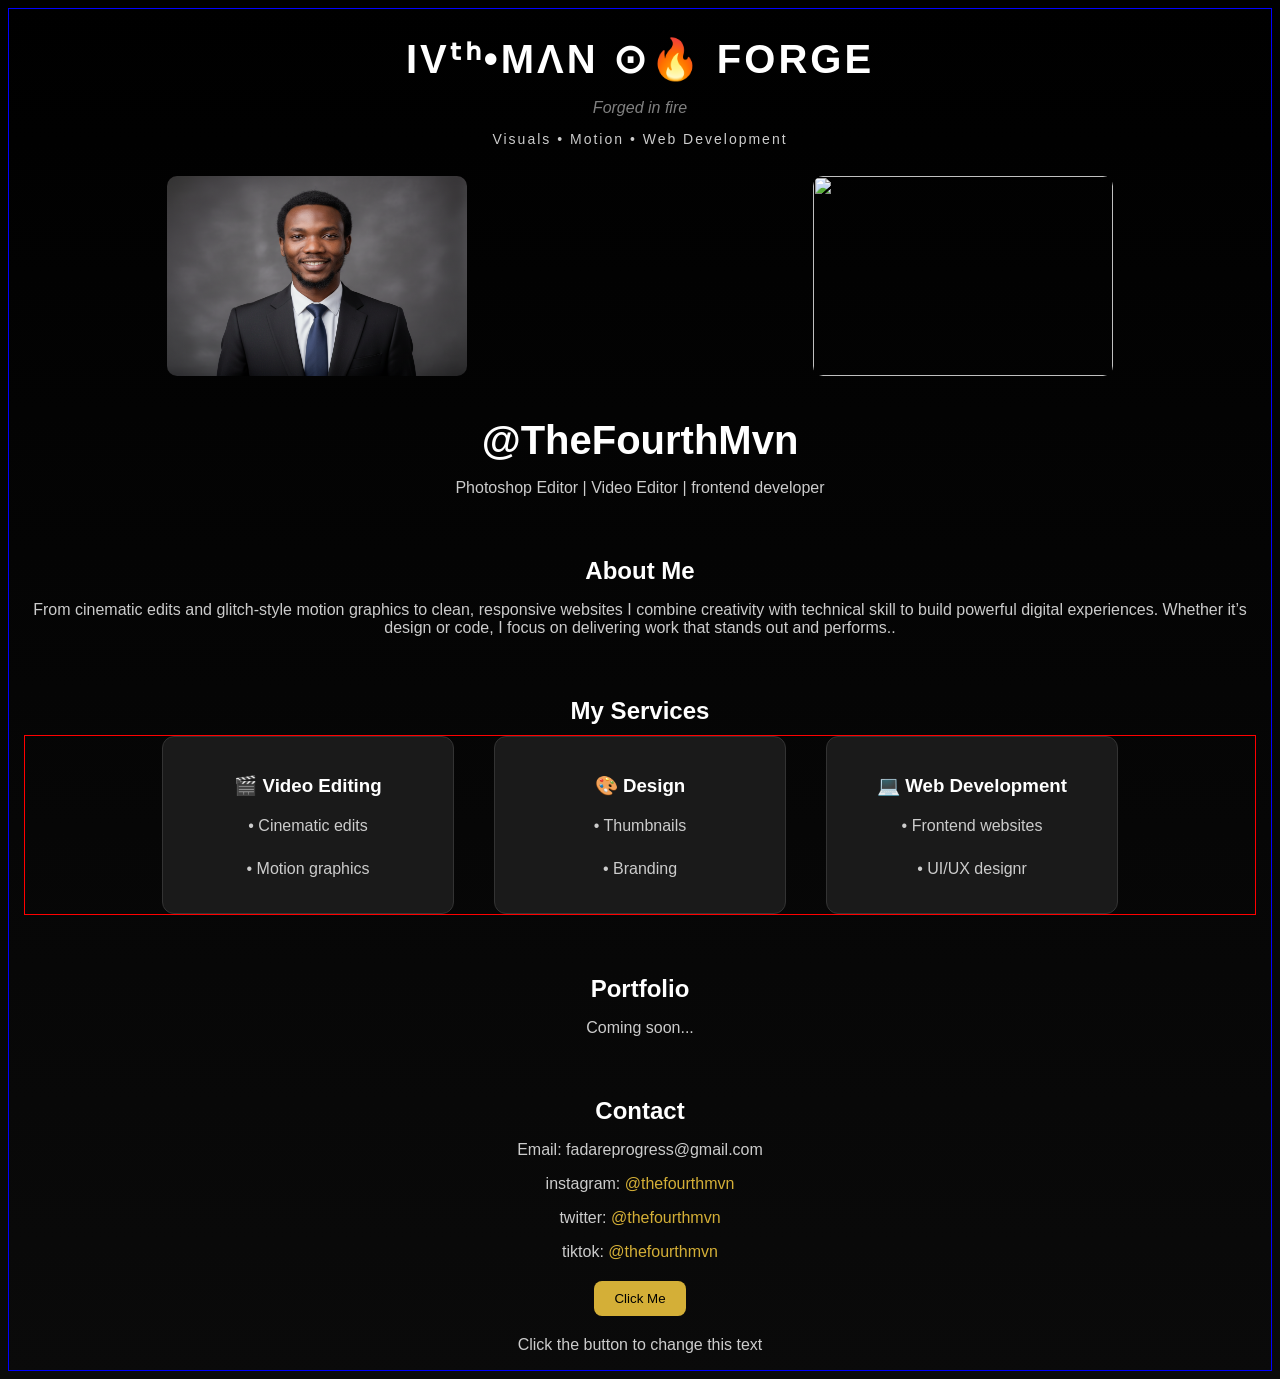
==== index.html @ c1073308 "Add files via upload" ====
<!DOCTYPE html>
<html>
<head>
  <title>Fourth Man</title>
<style>
.container {
  max-width: 1400px;
  margin: auto;
  border: 1px solid rgb(0, 0, 255);
}
.container {
  padding: 0 15px;
}
    body {
      background: linear-gradient(to bottom, #000000, #0a0a0a);
      color: #eaeaea;
      font-family: 'Segoe UI', Tahoma, Geneva, Verdana, sans-serif;
      
 }
 h1, h2, h3 {
  color: #ffffff;
}
h2 {
  margin-top: 70px;
  margin-bottom: 10px;
}
 .intro1 {
  text-align: center;
 }
 .main-title {
  font-size: 40px;
  margin-bottom: 5px;
  letter-spacing: 3px
}

.tagline {
  font-style: italic;
  color: gray;
  margin-bottom: 10px;
}

.subtitle {
  font-size: 14px;
  letter-spacing: 2px;
}

.intro2 {
  text-align: center;
}
.main-title2 {
  font-size: 40px;
  margin-bottom: 5px;
}

.intro3 h2 {
  margin-top: 60px;
  text-align: center;
}

p {
  color: #ccc;
}

.intro3 p {
  text-align: center;
}

.my-services h3 {
  margin-bottom: 10px;
}

.my-services p {
  padding: 10px;
  border-radius: 8px;
  margin: 5px 0;
}

.my-services div:hover {
  transform: scale(1.05);
  background-color: #222;
}
.my-services div {
  transition: 0.3s;
}
.my-services div {
  background-color: #1a1a1a;
  padding: 20px;
  border-radius: 12px;
  width: 100%;
  max-width: 250px;
  text-align: center;
}
.my-services div {
  border: 1px solid #333;
}
.my-services {
  display: flex;
  justify-content: center;
  gap: 40px;
  flex-wrap: wrap;
  border: 1px solid red;
}
img {
  display: block;
  margin: 15px auto;
  border-radius: 10px;
}
.my-images {
  display: flex;
  justify-content: flex-start;
  gap: 60px;

}
a {
  color: #D4AF37; /* gold */
  text-decoration: none;
}

@media (max-width: 600px) {

.main-title {
  font-size: 28px;
}

.subtitle {
  font-size: 12px;
}

.my-services {
  gap: 20px;
}

}
button {
  background-color: #D4AF37;
  color: black;
  border: none;
  padding: 10px 20px;
  border-radius: 8px;
  cursor: pointer;
  display: block;
  margin: 20px auto;
}

button:hover {
  opacity: 0.8;
}
.light-mode {
  background: white;
  color: black;
}
</style>
</head>
<body>
<div class="container">
 <div class="intro1">
   <h1 class="main-title">IVᵗʰ•MΛN ⊙🔥 FORGE</h1>
   <p class="tagline">Forged in fire</p> 
   <p class="subtitle">Visuals • Motion • Web Development</p>
 </div>

 <div class="my-images">
  <img src="aa.png" width="300" height="200">
  <img src="firefly.png" width="300" height="200">
 </div>
  <div class="intro2">
   <h1 class="main-title2">@TheFourthMvn</h1>
   <p>Photoshop Editor | Video Editor | frontend developer</p>
  </div>  

  <div class="intro3">
   <h2>About Me</h2>
     <p>From cinematic edits and glitch-style motion graphics to clean, responsive websites
     I combine creativity with technical skill to build powerful digital experiences.
     Whether it’s design or code, I focus on delivering work that stands out and performs..</p> 

    <h2>My Services</h2>
     <div class="my-services">
       <div class="services1">
       <h3>🎬 Video Editing</h3>
         <p>• Cinematic edits</p>
         <p>• Motion graphics</p>
         </div>
       <div class="services2">
       <h3>🎨 Design</h3>
         <p>• Thumbnails</p>
         <p>• Branding</p>
         </div>
       <div class="services3">
       <h3>💻 Web Development</h3>
         <p>• Frontend websites</p>
         <p>• UI/UX designr</p>
        </div>
     </div>
  
    <h2>Portfolio</h2>
     <p>Coming soon...</p>


    <h2>Contact</h2>
      <p>Email: fadareprogress@gmail.com</p>
      <p>instagram: <a href="https://www.instagram.com/thefourthmvn?igsh=czRxNDhwdTd2cWJv&utm_source=qr">@thefourthmvn</a></p>
      <p>twitter: <a href="https://x.com/thefourthmvn?s=21">@thefourthmvn</a></p>
      <p>tiktok: <a href="https://www.tiktok.com/@thefourthmvn?_r=1&_t=ZS-94w9oMEPW53">@thefourthmvn</a></p>
      <button id="myBtn" >Click Me</button>
      <p id="changeText">Click the button to change this text</p>
  </div>
</div>
</body>
<script>
  function showAlert(message) {
    alert(message);
  }

  const myBtn = document.getElementById("myBtn");
  const changeText = document.getElementById("changeText");

  myBtn.addEventListener('click', function() {
  showAlert('Welcome to IVᵗʰ MAN 🔥!');

  changeText.innerText =
    "You just activated IVᵗʰ MAN ⚡";

  document.body.classList.toggle("light-mode");
});

</script>
</html>
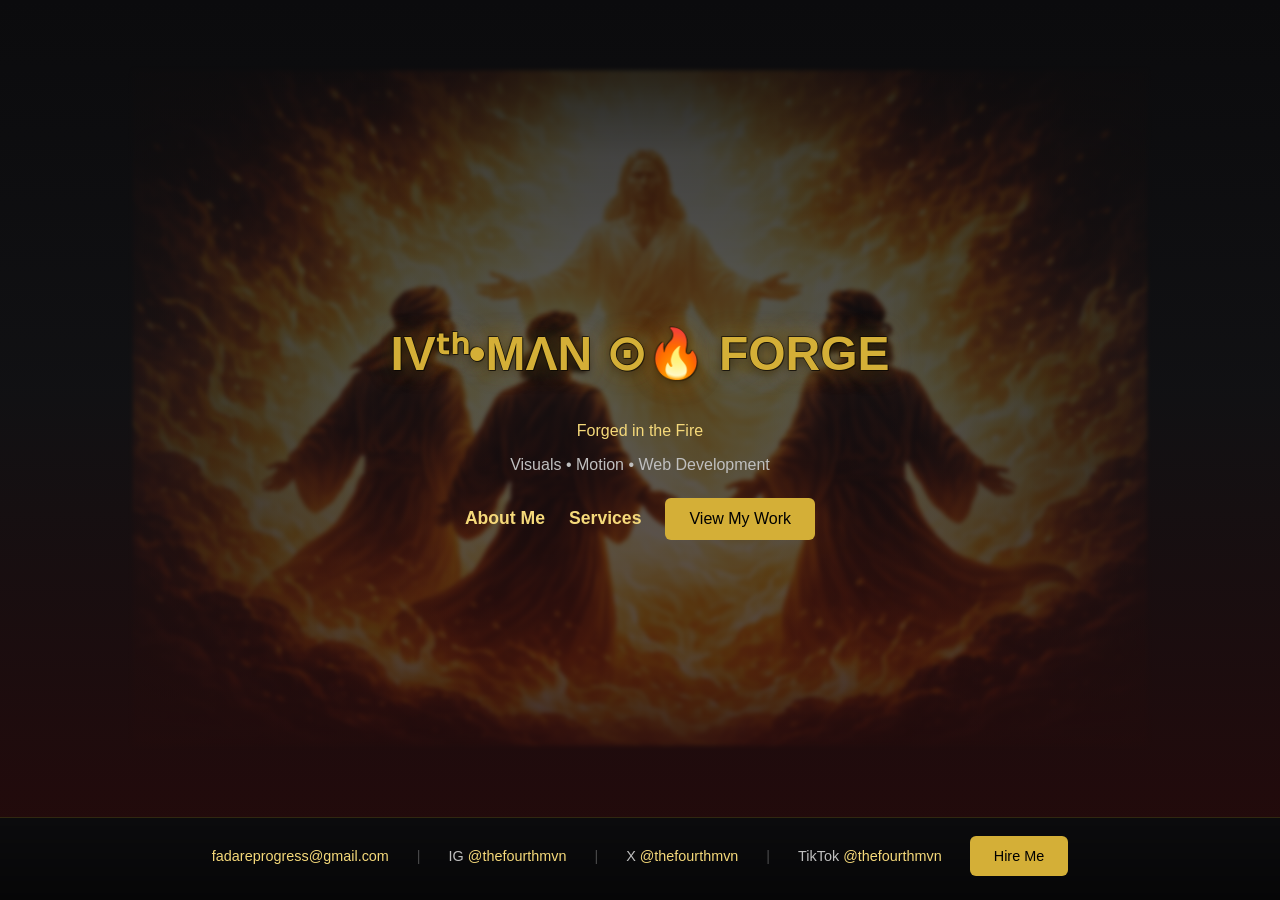
==== commit 8a52c723: "Add files via upload" ====
--- a/index.html
+++ b/index.html
@@ -1,228 +1,40 @@
-<!DOCTYPE html>
-<html>
-<head>
-  <title>Fourth Man</title>
-<style>
-.container {
-  max-width: 1400px;
-  margin: auto;
-  border: 1px solid rgb(0, 0, 255);
-}
-.container {
-  padding: 0 15px;
-}
-    body {
-      background: linear-gradient(to bottom, #000000, #0a0a0a);
-      color: #eaeaea;
-      font-family: 'Segoe UI', Tahoma, Geneva, Verdana, sans-serif;
-      
- }
- h1, h2, h3 {
-  color: #ffffff;
-}
-h2 {
-  margin-top: 70px;
-  margin-bottom: 10px;
-}
- .intro1 {
-  text-align: center;
- }
- .main-title {
-  font-size: 40px;
-  margin-bottom: 5px;
-  letter-spacing: 3px
-}
-
-.tagline {
-  font-style: italic;
-  color: gray;
-  margin-bottom: 10px;
-}
-
-.subtitle {
-  font-size: 14px;
-  letter-spacing: 2px;
-}
-
-.intro2 {
-  text-align: center;
-}
-.main-title2 {
-  font-size: 40px;
-  margin-bottom: 5px;
-}
-
-.intro3 h2 {
-  margin-top: 60px;
-  text-align: center;
-}
-
-p {
-  color: #ccc;
-}
-
-.intro3 p {
-  text-align: center;
-}
-
-.my-services h3 {
-  margin-bottom: 10px;
-}
-
-.my-services p {
-  padding: 10px;
-  border-radius: 8px;
-  margin: 5px 0;
-}
-
-.my-services div:hover {
-  transform: scale(1.05);
-  background-color: #222;
-}
-.my-services div {
-  transition: 0.3s;
-}
-.my-services div {
-  background-color: #1a1a1a;
-  padding: 20px;
-  border-radius: 12px;
-  width: 100%;
-  max-width: 250px;
-  text-align: center;
-}
-.my-services div {
-  border: 1px solid #333;
-}
-.my-services {
-  display: flex;
-  justify-content: center;
-  gap: 40px;
-  flex-wrap: wrap;
-  border: 1px solid red;
-}
-img {
-  display: block;
-  margin: 15px auto;
-  border-radius: 10px;
-}
-.my-images {
-  display: flex;
-  justify-content: flex-start;
-  gap: 60px;
-
-}
-a {
-  color: #D4AF37; /* gold */
-  text-decoration: none;
-}
-
-@media (max-width: 600px) {
-
-.main-title {
-  font-size: 28px;
-}
-
-.subtitle {
-  font-size: 12px;
-}
-
-.my-services {
-  gap: 20px;
-}
-
-}
-button {
-  background-color: #D4AF37;
-  color: black;
-  border: none;
-  padding: 10px 20px;
-  border-radius: 8px;
-  cursor: pointer;
-  display: block;
-  margin: 20px auto;
-}
-
-button:hover {
-  opacity: 0.8;
-}
-.light-mode {
-  background: white;
-  color: black;
-}
-</style>
-</head>
-<body>
-<div class="container">
- <div class="intro1">
-   <h1 class="main-title">IVᵗʰ•MΛN ⊙🔥 FORGE</h1>
-   <p class="tagline">Forged in fire</p> 
-   <p class="subtitle">Visuals • Motion • Web Development</p>
- </div>
-
- <div class="my-images">
-  <img src="aa.png" width="300" height="200">
-  <img src="firefly.png" width="300" height="200">
- </div>
-  <div class="intro2">
-   <h1 class="main-title2">@TheFourthMvn</h1>
-   <p>Photoshop Editor | Video Editor | frontend developer</p>
-  </div>  
-
-  <div class="intro3">
-   <h2>About Me</h2>
-     <p>From cinematic edits and glitch-style motion graphics to clean, responsive websites
-     I combine creativity with technical skill to build powerful digital experiences.
-     Whether it’s design or code, I focus on delivering work that stands out and performs..</p> 
-
-    <h2>My Services</h2>
-     <div class="my-services">
-       <div class="services1">
-       <h3>🎬 Video Editing</h3>
-         <p>• Cinematic edits</p>
-         <p>• Motion graphics</p>
-         </div>
-       <div class="services2">
-       <h3>🎨 Design</h3>
-         <p>• Thumbnails</p>
-         <p>• Branding</p>
-         </div>
-       <div class="services3">
-       <h3>💻 Web Development</h3>
-         <p>• Frontend websites</p>
-         <p>• UI/UX designr</p>
-        </div>
-     </div>
-  
-    <h2>Portfolio</h2>
-     <p>Coming soon...</p>
-
-
-    <h2>Contact</h2>
-      <p>Email: fadareprogress@gmail.com</p>
-      <p>instagram: <a href="https://www.instagram.com/thefourthmvn?igsh=czRxNDhwdTd2cWJv&utm_source=qr">@thefourthmvn</a></p>
-      <p>twitter: <a href="https://x.com/thefourthmvn?s=21">@thefourthmvn</a></p>
-      <p>tiktok: <a href="https://www.tiktok.com/@thefourthmvn?_r=1&_t=ZS-94w9oMEPW53">@thefourthmvn</a></p>
-      <button id="myBtn" >Click Me</button>
-      <p id="changeText">Click the button to change this text</p>
-  </div>
-</div>
-</body>
-<script>
-  function showAlert(message) {
-    alert(message);
-  }
-
-  const myBtn = document.getElementById("myBtn");
-  const changeText = document.getElementById("changeText");
-
-  myBtn.addEventListener('click', function() {
-  showAlert('Welcome to IVᵗʰ MAN 🔥!');
-
-  changeText.innerText =
-    "You just activated IVᵗʰ MAN ⚡";
-
-  document.body.classList.toggle("light-mode");
-});
-
-</script>
-</html>+<!DOCTYPE html>
+<html lang="en">
+<head>
+  <meta charset="utf-8">
+  <meta name="viewport" content="width=device-width, initial-scale=1">
+  <title>IVᵗʰ•MΛN Forge</title>
+  <link rel="stylesheet" href="styles.css">
+</head>
+<body>
+
+<!-- HERO -->
+<section class="hero">
+  <div class="hero-main">
+    <div>
+      <h1>IVᵗʰ•MΛN ⊙🔥 FORGE</h1>
+      <p class="tagline">Forged in the Fire</p>
+      <p class="sub">Visuals • Motion • Web Development</p>
+      <div class="hero-cta-row">
+        <h2><a href="about.html">About Me</a></h2>
+        <h2><a href="services.html">Services</a></h2>
+        <a href="portfolio.html" class="btn">View My Work</a>
+      </div>
+    </div>
+  </div>
+  <footer class="hero-footer">
+    <div class="hero-footer-bar">
+      <a href="mailto:fadareprogress@gmail.com">fadareprogress@gmail.com</a>
+      <span class="hero-footer-sep">|</span>
+      <span>IG <a href="#">@thefourthmvn</a></span>
+      <span class="hero-footer-sep">|</span>
+      <span>X <a href="#">@thefourthmvn</a></span>
+      <span class="hero-footer-sep">|</span>
+      <span>TikTok <a href="#">@thefourthmvn</a></span>
+      <a href="mailto:fadareprogress@gmail.com" class="btn">Hire Me</a>
+    </div>
+  </footer>
+</section>
+
+</body>
+</html>
--- a/styles.css
+++ b/styles.css
@@ -0,0 +1,425 @@
+:root {
+  --bg-main: #0B0B0D;
+  --bg-section: #1A1A1D;
+  --text-main: #FFFFFF;
+  --text-secondary: #BFBFBF;
+  --gold: #D4AF37;
+  --gold-glow: #F5D97A;
+  --ember: #FF6A00;
+}
+
+body {
+  margin: 0;
+  font-family: 'Segoe UI', Tahoma, Geneva, Verdana, sans-serif;
+  background: var(--bg-main);
+  color: var(--text-main);
+}
+
+.container {
+  max-width: 1100px;
+  margin: auto;
+  padding: 0 20px;
+}
+
+.hero {
+  min-height: 100vh;
+  display: flex;
+  flex-direction: column;
+  text-align: center;
+  background-color: #0B0B0D;
+}
+
+.hero-main {
+  position: relative;
+  isolation: isolate;
+  overflow: hidden;
+  flex: 1;
+  min-height: 0;
+  display: flex;
+  align-items: center;
+  justify-content: center;
+  padding: 40px 20px 32px;
+  box-sizing: border-box;
+  background-color: #0B0B0D;
+}
+
+/* Inferno art: horizontal + vertical mask (sides & edges fade), light blur */
+.hero-main::before {
+  content: "";
+  position: absolute;
+  inset: 0;
+  z-index: 0;
+  background: url("inferno.png") center / 72% auto no-repeat;
+  opacity: 0.5;
+  filter: blur(2px) brightness(0.95);
+  transform: scale(1.1);
+  -webkit-mask-image:
+    linear-gradient(
+      90deg,
+      transparent 0%,
+      rgba(0, 0, 0, 0.5) 6%,
+      rgba(0, 0, 0, 0.9) 16%,
+      #000 28%,
+      #000 72%,
+      rgba(0, 0, 0, 0.9) 84%,
+      rgba(0, 0, 0, 0.5) 94%,
+      transparent 100%
+    ),
+    linear-gradient(
+      180deg,
+      transparent 0%,
+      rgba(0, 0, 0, 0.4) 10%,
+      rgba(0, 0, 0, 0.88) 22%,
+      #000 34%,
+      #000 66%,
+      rgba(0, 0, 0, 0.88) 78%,
+      rgba(0, 0, 0, 0.4) 90%,
+      transparent 100%
+    );
+  -webkit-mask-repeat: no-repeat;
+  -webkit-mask-size: 100% 100%, 100% 100%;
+  -webkit-mask-position: center, center;
+  -webkit-mask-composite: source-in;
+  mask-image:
+    linear-gradient(
+      90deg,
+      transparent 0%,
+      rgba(0, 0, 0, 0.5) 6%,
+      rgba(0, 0, 0, 0.9) 16%,
+      #000 28%,
+      #000 72%,
+      rgba(0, 0, 0, 0.9) 84%,
+      rgba(0, 0, 0, 0.5) 94%,
+      transparent 100%
+    ),
+    linear-gradient(
+      180deg,
+      transparent 0%,
+      rgba(0, 0, 0, 0.4) 10%,
+      rgba(0, 0, 0, 0.88) 22%,
+      #000 34%,
+      #000 66%,
+      rgba(0, 0, 0, 0.88) 78%,
+      rgba(0, 0, 0, 0.4) 90%,
+      transparent 100%
+    );
+  mask-repeat: no-repeat, no-repeat;
+  mask-size: 100% 100%, 100% 100%;
+  mask-position: center, center;
+  mask-composite: intersect;
+  pointer-events: none;
+}
+
+.hero-main::after {
+  content: "";
+  position: absolute;
+  inset: 0;
+  z-index: 1;
+  pointer-events: none;
+  background-image:
+    linear-gradient(
+      180deg,
+      rgba(11, 11, 13, 0.52) 0%,
+      rgba(26, 26, 29, 0.38) 48%,
+      rgba(59, 10, 10, 0.48) 100%
+    ),
+    linear-gradient(
+      90deg,
+      rgba(11, 11, 13, 0.88) 0%,
+      rgba(11, 11, 13, 0.45) 10%,
+      rgba(11, 11, 13, 0.18) 22%,
+      rgba(11, 11, 13, 0.05) 32%,
+      transparent 42%,
+      transparent 58%,
+      rgba(11, 11, 13, 0.05) 68%,
+      rgba(11, 11, 13, 0.18) 78%,
+      rgba(11, 11, 13, 0.45) 90%,
+      rgba(11, 11, 13, 0.88) 100%
+    );
+  background-repeat: no-repeat;
+  background-position: center;
+  background-size: 100% 100%, 100% 100%;
+}
+
+.hero-main > div {
+  position: relative;
+  z-index: 2;
+}
+
+.hero-footer {
+  flex-shrink: 0;
+  width: 100%;
+  padding: 18px 20px 24px;
+  border-top: 1px solid rgba(212, 175, 55, 0.2);
+  background: linear-gradient(
+    180deg,
+    transparent 0%,
+    rgba(0, 0, 0, 0.45) 100%
+  );
+  box-sizing: border-box;
+}
+
+.hero-footer-bar {
+  display: flex;
+  flex-wrap: wrap;
+  align-items: center;
+  justify-content: center;
+  gap: 12px 28px;
+  max-width: 1100px;
+  margin: 0 auto;
+  font-size: 0.9rem;
+  color: var(--text-secondary);
+}
+
+.hero-footer-bar a:not(.btn) {
+  color: var(--gold-glow);
+  white-space: nowrap;
+}
+
+.hero-footer-bar a:not(.btn):hover {
+  color: var(--gold);
+}
+
+.hero-footer-bar .btn {
+  margin-top: 0;
+}
+
+.hero-footer-sep {
+  color: rgba(191, 191, 191, 0.35);
+  user-select: none;
+}
+
+.hero h1 {
+  font-size: 48px;
+  color: var(--gold);
+  -webkit-text-stroke: 1px rgba(12, 10, 8, 0.92);
+  paint-order: stroke fill;
+  text-shadow:
+    0 0 1px rgba(0, 0, 0, 0.9),
+    1px 1px 0 rgba(0, 0, 0, 0.45),
+    -1px -1px 0 rgba(0, 0, 0, 0.35),
+    0 3px 12px rgba(0, 0, 0, 0.55),
+    0 0 22px rgba(212, 175, 55, 0.5),
+    0 0 36px rgba(255, 106, 0, 0.12);
+  animation: fadeUp 1s ease forwards;
+}
+
+.tagline {
+  color: var(--gold-glow);
+  animation: fadeUp 1.3s ease forwards;
+}
+
+.sub {
+  color: var(--text-secondary);
+  animation: fadeUp 1.6s ease forwards;
+}
+
+.hero-cta-row {
+  display: flex;
+  flex-wrap: wrap;
+  align-items: center;
+  justify-content: center;
+  gap: 16px 24px;
+  margin-top: 24px;
+  animation: fadeUp 1.9s ease forwards;
+}
+
+.hero-cta-row h2 {
+  margin: 0;
+  font-size: 1.1rem;
+  font-weight: 600;
+  line-height: 1.2;
+}
+
+.hero-cta-row h2 a {
+  color: var(--gold-glow);
+  text-decoration: none;
+  transition: color 0.25s, text-shadow 0.25s;
+}
+
+.hero-cta-row h2 a:hover {
+  color: var(--gold);
+  text-shadow: 0 0 12px rgba(212, 175, 55, 0.45);
+}
+
+.hero-cta-row h2 a[aria-current="page"] {
+  color: var(--gold);
+  text-decoration: underline;
+  text-underline-offset: 4px;
+  text-shadow: 0 0 10px rgba(212, 175, 55, 0.35);
+}
+
+.hero-cta-row .btn {
+  margin-top: 0;
+}
+
+.hero-cta-row .btn[aria-current="page"] {
+  box-shadow: 0 0 0 2px rgba(245, 217, 122, 0.65), 0 0 22px rgba(212, 175, 55, 0.45);
+}
+
+body.subpage {
+  min-height: 100vh;
+  display: flex;
+  flex-direction: column;
+}
+
+.subpage main {
+  flex: 1;
+  width: 100%;
+}
+
+.site-header {
+  background: var(--bg-section);
+  border-bottom: 1px solid rgba(212, 175, 55, 0.2);
+  padding: 20px;
+  text-align: center;
+}
+
+.site-header .hero-cta-row {
+  margin-top: 0;
+}
+
+.subpage .hero-footer {
+  margin-top: auto;
+}
+
+.btn {
+  display: inline-block;
+  margin-top: 20px;
+  background: var(--gold);
+  color: black;
+  padding: 12px 24px;
+  border-radius: 6px;
+  transition: 0.3s;
+}
+
+.btn:hover {
+  background: var(--gold-glow);
+  box-shadow: 0 0 20px rgba(255, 106, 0, 0.5);
+  transform: scale(1.05);
+}
+
+.section {
+  padding: 80px 0;
+  text-align: center;
+  background: var(--bg-section);
+}
+
+.about p {
+  max-width: 700px;
+  margin: auto;
+  color: var(--text-secondary);
+}
+
+.cards {
+  display: flex;
+  gap: 20px;
+  justify-content: center;
+  flex-wrap: wrap;
+  margin-top: 30px;
+}
+
+.card {
+  background: #111;
+  padding: 20px;
+  border-radius: 10px;
+  max-width: 250px;
+  transition: 0.3s;
+  border: 1px solid #222;
+  opacity: 0;
+  transform: translateY(30px);
+}
+
+.card.show {
+  opacity: 1;
+  transform: translateY(0);
+}
+
+.card:hover {
+  transform: scale(1.05);
+  border: 1px solid var(--gold);
+  box-shadow: 0 0 15px rgba(212, 175, 55, 0.3);
+}
+
+.my-images {
+  display: flex;
+  justify-content: center;
+  gap: 40px;
+  margin: 40px 0;
+  flex-wrap: wrap;
+}
+
+.my-images img {
+  border-radius: 10px;
+  transition: 0.3s;
+}
+
+.my-images img:hover {
+  transform: scale(1.05);
+}
+
+.grid {
+  display: grid;
+  grid-template-columns: repeat(3, 1fr);
+  gap: 15px;
+  margin-top: 30px;
+}
+
+.item {
+  height: 200px;
+  background: #222;
+  display: flex;
+  align-items: center;
+  justify-content: center;
+  transition: 0.3s;
+}
+
+.item:hover {
+  transform: scale(1.05);
+  box-shadow: 0 0 15px rgba(255, 106, 0, 0.4);
+}
+
+a {
+  color: var(--gold);
+  text-decoration: none;
+}
+
+@keyframes fadeUp {
+  from {
+    opacity: 0;
+    transform: translateY(20px);
+  }
+  to {
+    opacity: 1;
+    transform: translateY(0);
+  }
+}
+
+@media (max-width: 700px) {
+  .hero h1 {
+    font-size: 32px;
+    -webkit-text-stroke: 0.75px rgba(12, 10, 8, 0.9);
+  }
+
+  .hero-cta-row {
+    flex-direction: column;
+    gap: 14px;
+  }
+
+  .hero-cta-row .btn {
+    order: -1;
+  }
+
+  .hero-footer-bar {
+    flex-direction: column;
+    gap: 10px;
+  }
+
+  .hero-footer-sep {
+    display: none;
+  }
+
+  .grid {
+    grid-template-columns: 1fr;
+  }
+}
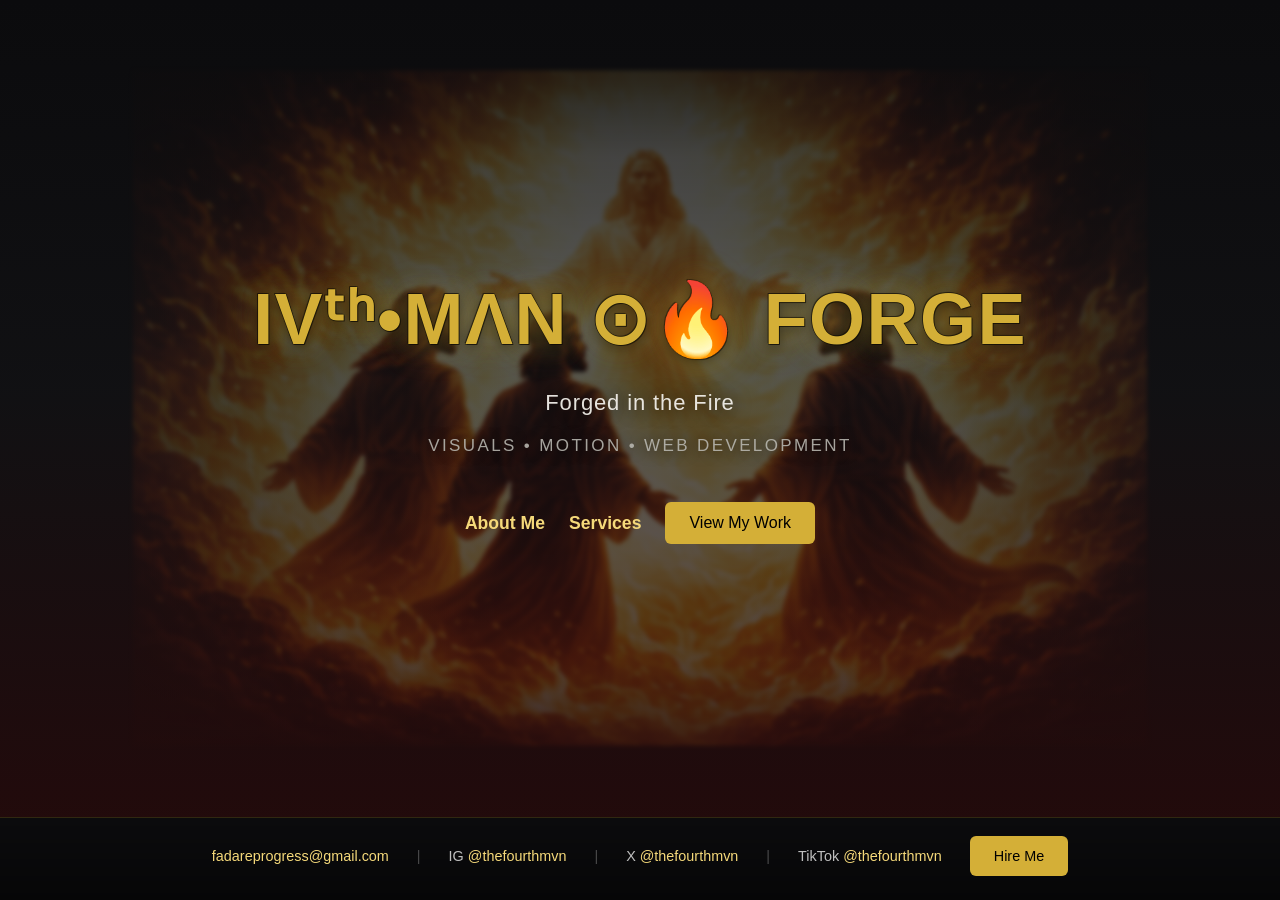
==== commit 5e8c9f4d: "Add files via upload" ====
--- a/index.html
+++ b/index.html
@@ -11,7 +11,7 @@
 <!-- HERO -->
 <section class="hero">
   <div class="hero-main">
-    <div>
+    <div class="hero-content">
       <h1>IVᵗʰ•MΛN ⊙🔥 FORGE</h1>
       <p class="tagline">Forged in the Fire</p>
       <p class="sub">Visuals • Motion • Web Development</p>
--- a/styles.css
+++ b/styles.css
@@ -6,6 +6,8 @@
   --gold: #D4AF37;
   --gold-glow: #F5D97A;
   --ember: #FF6A00;
+  --hero-tagline: rgba(245, 243, 238, 0.92);
+  --hero-sub: rgba(186, 184, 178, 0.88);
 }
 
 body {
@@ -141,9 +143,17 @@
   background-size: 100% 100%, 100% 100%;
 }
 
-.hero-main > div {
+.hero-main > .hero-content {
   position: relative;
   z-index: 2;
+  display: flex;
+  flex-direction: column;
+  align-items: center;
+  text-align: center;
+  max-width: 920px;
+  margin: 0 auto;
+  padding: 0 24px;
+  gap: 0;
 }
 
 .hero-footer {
@@ -190,7 +200,11 @@
 }
 
 .hero h1 {
-  font-size: 48px;
+  margin: 0;
+  font-size: clamp(2.75rem, 7vw, 4.5rem);
+  font-weight: 700;
+  line-height: 1.08;
+  letter-spacing: 0.02em;
   color: var(--gold);
   -webkit-text-stroke: 1px rgba(12, 10, 8, 0.92);
   paint-order: stroke fill;
@@ -198,20 +212,41 @@
     0 0 1px rgba(0, 0, 0, 0.9),
     1px 1px 0 rgba(0, 0, 0, 0.45),
     -1px -1px 0 rgba(0, 0, 0, 0.35),
-    0 3px 12px rgba(0, 0, 0, 0.55),
-    0 0 22px rgba(212, 175, 55, 0.5),
-    0 0 36px rgba(255, 106, 0, 0.12);
-  animation: fadeUp 1s ease forwards;
-}
-
-.tagline {
-  color: var(--gold-glow);
-  animation: fadeUp 1.3s ease forwards;
-}
-
-.sub {
-  color: var(--text-secondary);
-  animation: fadeUp 1.6s ease forwards;
+    0 3px 14px rgba(0, 0, 0, 0.55),
+    0 0 26px rgba(212, 175, 55, 0.48),
+    0 0 44px rgba(245, 217, 122, 0.22);
+  animation:
+    fadeUp 1s ease forwards,
+    heroTitleGlow 5s ease-in-out 1.2s infinite;
+}
+
+.hero .tagline {
+  margin: 0;
+  margin-top: 1.75rem;
+  font-size: clamp(1.125rem, 2.2vw, 1.375rem);
+  font-weight: 500;
+  line-height: 1.45;
+  letter-spacing: 0.04em;
+  color: var(--hero-tagline);
+  text-shadow: 0 1px 18px rgba(0, 0, 0, 0.75);
+  animation: fadeUp 1.15s ease forwards;
+  animation-delay: 0.08s;
+  animation-fill-mode: both;
+}
+
+.hero .sub {
+  margin: 0;
+  margin-top: 0.875rem;
+  font-size: clamp(0.9375rem, 1.6vw, 1.0625rem);
+  font-weight: 400;
+  line-height: 1.5;
+  letter-spacing: 0.14em;
+  text-transform: uppercase;
+  color: var(--hero-sub);
+  text-shadow: 0 1px 14px rgba(0, 0, 0, 0.65);
+  animation: fadeUp 1.25s ease forwards;
+  animation-delay: 0.16s;
+  animation-fill-mode: both;
 }
 
 .hero-cta-row {
@@ -220,8 +255,11 @@
   align-items: center;
   justify-content: center;
   gap: 16px 24px;
-  margin-top: 24px;
-  animation: fadeUp 1.9s ease forwards;
+  margin: 0;
+  margin-top: 2.75rem;
+  animation: fadeUp 1.35s ease forwards;
+  animation-delay: 0.24s;
+  animation-fill-mode: both;
 }
 
 .hero-cta-row h2 {
@@ -395,19 +433,55 @@
   }
 }
 
+@keyframes heroTitleGlow {
+  0%,
+  100% {
+    text-shadow:
+      0 0 1px rgba(0, 0, 0, 0.9),
+      1px 1px 0 rgba(0, 0, 0, 0.45),
+      -1px -1px 0 rgba(0, 0, 0, 0.35),
+      0 3px 14px rgba(0, 0, 0, 0.55),
+      0 0 22px rgba(212, 175, 55, 0.42),
+      0 0 38px rgba(245, 217, 122, 0.18);
+  }
+  50% {
+    text-shadow:
+      0 0 1px rgba(0, 0, 0, 0.9),
+      1px 1px 0 rgba(0, 0, 0, 0.45),
+      -1px -1px 0 rgba(0, 0, 0, 0.35),
+      0 3px 14px rgba(0, 0, 0, 0.55),
+      0 0 34px rgba(212, 175, 55, 0.62),
+      0 0 52px rgba(245, 217, 122, 0.32),
+      0 0 72px rgba(255, 106, 0, 0.08);
+  }
+}
+
 @media (max-width: 700px) {
   .hero h1 {
-    font-size: 32px;
     -webkit-text-stroke: 0.75px rgba(12, 10, 8, 0.9);
+  }
+
+  .hero .tagline {
+    margin-top: 1.35rem;
+  }
+
+  .hero .sub {
+    margin-top: 0.75rem;
+    letter-spacing: 0.1em;
   }
 
   .hero-cta-row {
     flex-direction: column;
     gap: 14px;
+    margin-top: 2.25rem;
   }
 
   .hero-cta-row .btn {
     order: -1;
+  }
+
+  .hero-main > .hero-content {
+    padding: 0 20px;
   }
 
   .hero-footer-bar {
